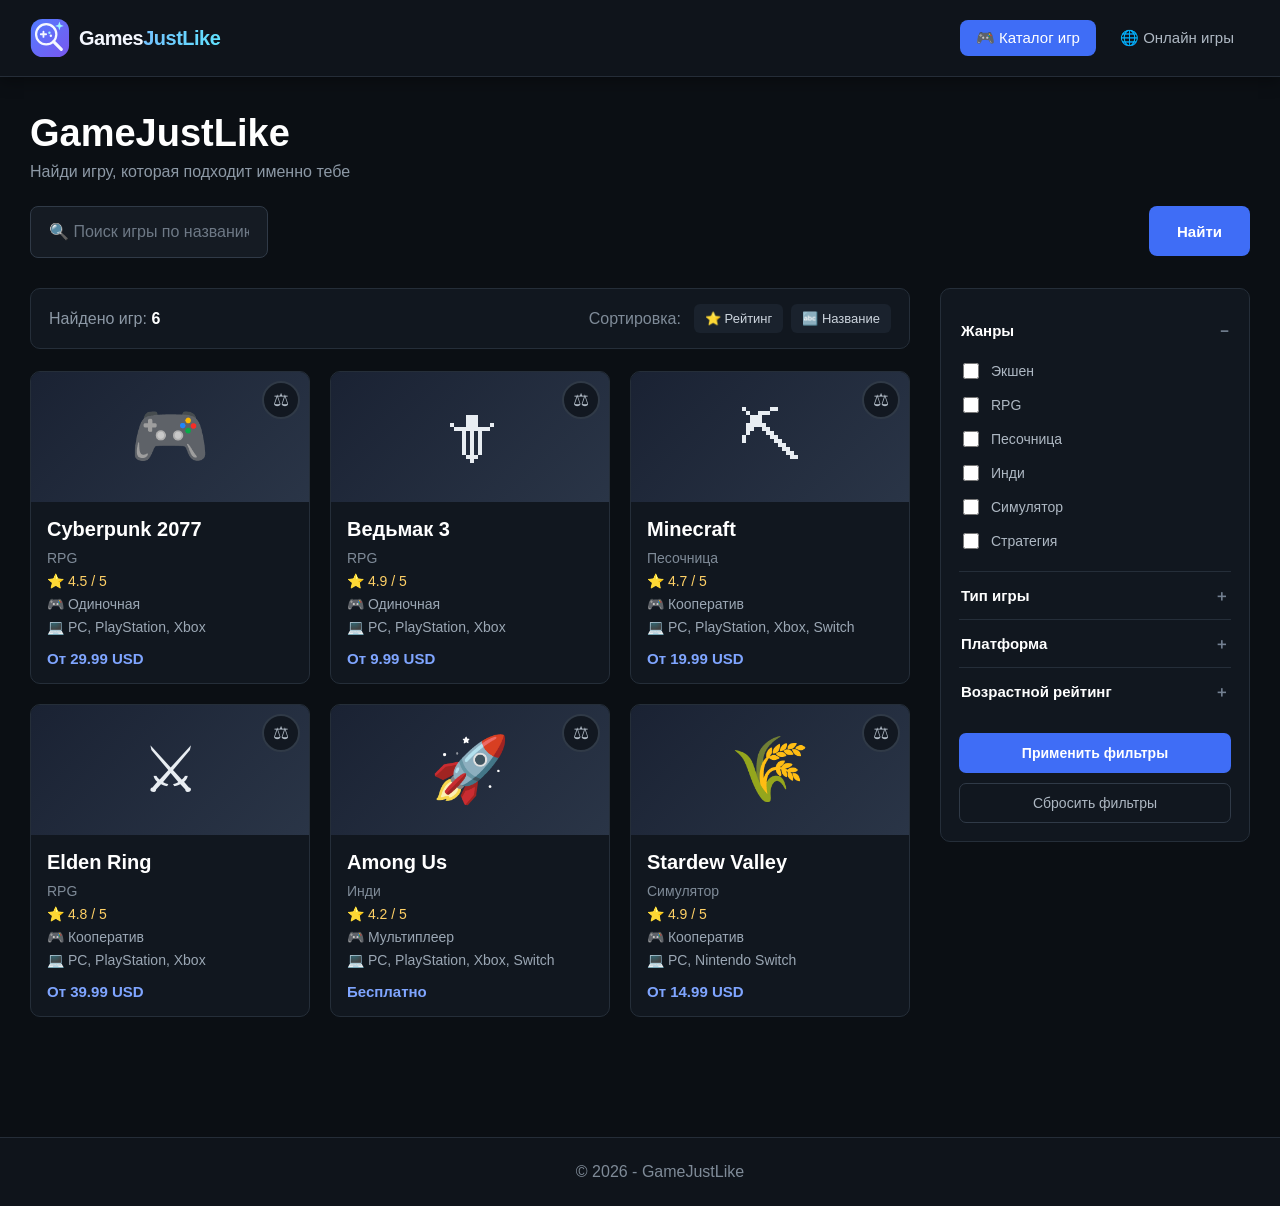
==== index.html @ 88a05b20 "Создана начальная версия сайта" ====
<!DOCTYPE html>
<html lang="ru">
<head>
    <meta charset="utf-8" />
    <meta name="viewport" content="width=device-width, initial-scale=1.0" />
    <title>Каталог игр — GameJustLike</title>
    <link rel="icon" type="image/svg+xml" href="images/gamesjustlike-icon.svg" />
    <link rel="stylesheet" href="style.css" />
</head>
<body>
    <header>
        <nav class="site-navbar">
            <div class="site-navbar-inner">
                <a class="site-logo" href="index.html" aria-label="GameJustLike — на главную">
                    <img src="images/gamesjustlike-logo.svg" alt="GameJustLike" width="216" height="40" />
                </a>
                <div class="site-nav">
                    <a href="index.html" class="site-nav-link active">🎮 Каталог игр</a>
                    <a href="games.html" class="site-nav-link">🌐 Онлайн игры</a>
                </div>
            </div>
        </nav>
    </header>

    <main>
        <div class="catalog-page">
            <div class="catalog-header">
                <h1>GameJustLike</h1>
                <p>Найди игру, которая подходит именно тебе</p>
                <form class="search-form" id="searchForm" autocomplete="off">
                    <div class="search-input-wrap">
                        <input type="text" name="search" id="searchInput" placeholder="🔍 Поиск игры по названию..." />
                        <div id="searchHistoryBox" class="search-history-box hidden"></div>
                    </div>
                    <button type="submit">Найти</button>
                </form>
            </div>

            <div class="catalog-layout">
                <main class="games-area">
                    <div class="games-toolbar">
                        <span>Найдено игр: <strong id="gamesCount">6</strong></span>
                        <div class="sort-buttons">
                            <span>Сортировка:</span>
                            <a href="#" data-sort="rating">⭐ Рейтинг</a>
                            <a href="#" data-sort="name">🔤 Название</a>
                        </div>
                    </div>

                    <div id="comparePanel" class="compare-panel hidden">
                        <span>⚖ Выбрано для сравнения: <strong id="compareCount">0</strong> / 3</span>
                        <a id="compareGoBtn" href="#" class="arcade-btn arcade-btn-primary">Сравнить</a>
                        <button id="compareClearBtn" class="arcade-btn">Очистить</button>
                    </div>

                    <div class="games" id="gamesGrid">
                        <div class="game-card-wrapper" data-name="Cyberpunk 2077" data-genre="RPG" data-rating="4.5" data-game-id="1" data-tags="Открытый мир,Научная фантастика" data-platforms="PC,PlayStation,Xbox" data-gametype="Одиночная" data-agerating="18+">
                            <a href="#" class="game-link">
                                <div class="game-card">
                                    <div class="game-card-image">🎮</div>
                                    <div class="game-card-content">
                                        <h2>Cyberpunk 2077</h2>
                                        <p class="game-genre">RPG</p>
                                        <p class="game-rating">⭐ 4.5 / 5</p>
                                        <p>🎮 Одиночная</p>
                                        <p>💻 PC, PlayStation, Xbox</p>
                                        <div class="game-price"><strong>От 29.99 USD</strong></div>
                                    </div>
                                </div>
                            </a>
                            <button class="compare-add-btn" data-game-id="1" title="Добавить к сравнению">⚖</button>
                        </div>

                        <div class="game-card-wrapper" data-name="Ведьмак 3" data-genre="RPG" data-rating="4.9" data-game-id="2" data-tags="Сюжет,Фэнтези,Открытый мир" data-platforms="PC,PlayStation,Xbox" data-gametype="Одиночная" data-agerating="18+">
                            <a href="#" class="game-link">
                                <div class="game-card">
                                    <div class="game-card-image">🗡</div>
                                    <div class="game-card-content">
                                        <h2>Ведьмак 3</h2>
                                        <p class="game-genre">RPG</p>
                                        <p class="game-rating">⭐ 4.9 / 5</p>
                                        <p>🎮 Одиночная</p>
                                        <p>💻 PC, PlayStation, Xbox</p>
                                        <div class="game-price"><strong>От 9.99 USD</strong></div>
                                    </div>
                                </div>
                            </a>
                            <button class="compare-add-btn" data-game-id="2" title="Добавить к сравнению">⚖</button>
                        </div>

                        <div class="game-card-wrapper" data-name="Minecraft" data-genre="Песочница" data-rating="4.7" data-game-id="3" data-tags="Крафтинг,Строительство,Кооператив" data-platforms="PC,PlayStation,Xbox,Nintendo Switch" data-gametype="Кооператив" data-agerating="6+">
                            <a href="#" class="game-link">
                                <div class="game-card">
                                    <div class="game-card-image">⛏</div>
                                    <div class="game-card-content">
                                        <h2>Minecraft</h2>
                                        <p class="game-genre">Песочница</p>
                                        <p class="game-rating">⭐ 4.7 / 5</p>
                                        <p>🎮 Кооператив</p>
                                        <p>💻 PC, PlayStation, Xbox, Switch</p>
                                        <div class="game-price"><strong>От 19.99 USD</strong></div>
                                    </div>
                                </div>
                            </a>
                            <button class="compare-add-btn" data-game-id="3" title="Добавить к сравнению">⚖</button>
                        </div>

                        <div class="game-card-wrapper" data-name="Elden Ring" data-genre="RPG" data-rating="4.8" data-game-id="4" data-tags="Сложная,Открытый мир,Фэнтези" data-platforms="PC,PlayStation,Xbox" data-gametype="Кооператив" data-agerating="16+">
                            <a href="#" class="game-link">
                                <div class="game-card">
                                    <div class="game-card-image">⚔</div>
                                    <div class="game-card-content">
                                        <h2>Elden Ring</h2>
                                        <p class="game-genre">RPG</p>
                                        <p class="game-rating">⭐ 4.8 / 5</p>
                                        <p>🎮 Кооператив</p>
                                        <p>💻 PC, PlayStation, Xbox</p>
                                        <div class="game-price"><strong>От 39.99 USD</strong></div>
                                    </div>
                                </div>
                            </a>
                            <button class="compare-add-btn" data-game-id="4" title="Добавить к сравнению">⚖</button>
                        </div>

                        <div class="game-card-wrapper" data-name="Among Us" data-genre="Инди" data-rating="4.2" data-game-id="5" data-tags="Мультиплеер,Кооператив,Космос" data-platforms="PC,PlayStation,Xbox,Nintendo Switch" data-gametype="Мультиплеер" data-agerating="12+">
                            <a href="#" class="game-link">
                                <div class="game-card">
                                    <div class="game-card-image">🚀</div>
                                    <div class="game-card-content">
                                        <h2>Among Us</h2>
                                        <p class="game-genre">Инди</p>
                                        <p class="game-rating">⭐ 4.2 / 5</p>
                                        <p>🎮 Мультиплеер</p>
                                        <p>💻 PC, PlayStation, Xbox, Switch</p>
                                        <div class="game-price"><strong>Бесплатно</strong></div>
                                    </div>
                                </div>
                            </a>
                            <button class="compare-add-btn" data-game-id="5" title="Добавить к сравнению">⚖</button>
                        </div>

                        <div class="game-card-wrapper" data-name="Stardew Valley" data-genre="Симулятор" data-rating="4.9" data-game-id="6" data-tags="Крафтинг,Кооператив,Исследование" data-platforms="PC,Nintendo Switch" data-gametype="Кооператив" data-agerating="6+">
                            <a href="#" class="game-link">
                                <div class="game-card">
                                    <div class="game-card-image">🌾</div>
                                    <div class="game-card-content">
                                        <h2>Stardew Valley</h2>
                                        <p class="game-genre">Симулятор</p>
                                        <p class="game-rating">⭐ 4.9 / 5</p>
                                        <p>🎮 Кооператив</p>
                                        <p>💻 PC, Nintendo Switch</p>
                                        <div class="game-price"><strong>От 14.99 USD</strong></div>
                                    </div>
                                </div>
                            </a>
                            <button class="compare-add-btn" data-game-id="6" title="Добавить к сравнению">⚖</button>
                        </div>
                    </div>

                    <div class="no-games hidden" id="noGames">
                        <h2>Игры не найдены</h2>
                        <p>Попробуйте изменить параметры поиска или фильтры.</p>
                    </div>
                </main>

                <aside class="filters-sidebar">
                    <form class="filters-form" id="filtersForm">
                        <details open>
                            <summary>Жанры</summary>
                            <div class="filter-options">
                                <label class="filter-option"><input type="checkbox" name="genre" value="Экшен" /><span>Экшен</span></label>
                                <label class="filter-option"><input type="checkbox" name="genre" value="RPG" /><span>RPG</span></label>
                                <label class="filter-option"><input type="checkbox" name="genre" value="Песочница" /><span>Песочница</span></label>
                                <label class="filter-option"><input type="checkbox" name="genre" value="Инди" /><span>Инди</span></label>
                                <label class="filter-option"><input type="checkbox" name="genre" value="Симулятор" /><span>Симулятор</span></label>
                                <label class="filter-option"><input type="checkbox" name="genre" value="Стратегия" /><span>Стратегия</span></label>
                            </div>
                        </details>

                        <details>
                            <summary>Тип игры</summary>
                            <div class="filter-options">
                                <label class="filter-option"><input type="checkbox" name="gameType" value="Одиночная" /><span>Одиночная</span></label>
                                <label class="filter-option"><input type="checkbox" name="gameType" value="Кооператив" /><span>Кооператив</span></label>
                                <label class="filter-option"><input type="checkbox" name="gameType" value="Мультиплеер" /><span>Мультиплеер</span></label>
                            </div>
                        </details>

                        <details>
                            <summary>Платформа</summary>
                            <div class="filter-options">
                                <label class="filter-option"><input type="checkbox" name="platform" value="PC" /><span>PC</span></label>
                                <label class="filter-option"><input type="checkbox" name="platform" value="PlayStation" /><span>PlayStation</span></label>
                                <label class="filter-option"><input type="checkbox" name="platform" value="Xbox" /><span>Xbox</span></label>
                                <label class="filter-option"><input type="checkbox" name="platform" value="Nintendo Switch" /><span>Nintendo Switch</span></label>
                            </div>
                        </details>

                        <details>
                            <summary>Возрастной рейтинг</summary>
                            <div class="filter-options">
                                <label class="filter-option"><input type="checkbox" name="ageRating" value="6+" /><span>6+</span></label>
                                <label class="filter-option"><input type="checkbox" name="ageRating" value="12+" /><span>12+</span></label>
                                <label class="filter-option"><input type="checkbox" name="ageRating" value="16+" /><span>16+</span></label>
                                <label class="filter-option"><input type="checkbox" name="ageRating" value="18+" /><span>18+</span></label>
                            </div>
                        </details>

                        <button type="submit" class="apply-filters-button">Применить фильтры</button>
                        <a href="index.html" class="reset-filters-button">Сбросить фильтры</a>
                    </form>
                </aside>
            </div>
        </div>
    </main>

    <footer class="site-footer">
        <div>© 2026 - GameJustLike</div>
    </footer>

    <script src="js/catalog.js"></script>
</body>
</html>
---- style.css ----
html { font-size: 14px; }
@media (min-width: 768px) { html { font-size: 16px; } }
html { position: relative; min-height: 100%; }

body {
    margin: 0; padding: 0;
    background: #0b0f14; color: #e8edf2;
    font-family: Arial, Helvetica, sans-serif;
}

/* ===== NAVBAR ===== */
.site-navbar {
    width: 100%; background: #0f141b;
    border-bottom: 1px solid #252d38;
    box-shadow: 0 4px 15px rgba(0, 0, 0, 0.35);
}
.site-navbar-inner {
    max-width: 1500px; margin: 0 auto;
    padding: 18px 30px;
    display: flex; align-items: center;
    justify-content: space-between; gap: 25px;
}
.site-logo {
    display: inline-flex; flex: 0 0 auto;
    width: 216px; height: 40px;
    align-items: center;
    text-decoration: none !important;
    transition: filter 0.18s ease;
}
.site-logo img { display: block; width: 216px; height: 40px; }
.site-logo:hover { filter: brightness(1.12); }
.site-nav { display: flex; align-items: center; gap: 8px; }
.site-nav-link {
    display: inline-block; padding: 9px 16px;
    border-radius: 8px; color: #aeb8c3;
    text-decoration: none; font-size: 15px; font-weight: 500;
    transition: background 0.15s ease, color 0.15s ease;
}
.site-nav-link:hover { background: #1a222d; color: #ffffff; }
.site-nav-link.active { background: #3f6df6; color: #ffffff; }
.site-nav-link.active:hover { background: #315bd8; }

/* ===== FOOTER ===== */
.site-footer {
    width: 100%; margin-top: 60px; padding: 25px 20px;
    text-align: center; color: #7f8b98;
    background: #0f141b; border-top: 1px solid #252d38;
}

/* ===== CATALOG ===== */
.catalog-page { max-width: 1500px; margin: 0 auto; padding: 35px 30px 60px; }
.catalog-header { margin-bottom: 30px; }
.catalog-header h1 { margin: 0 0 8px; font-size: 38px; font-weight: 700; color: #ffffff; }
.catalog-header p { margin: 0 0 25px; color: #8d99a6; font-size: 16px; }

.search-form { display: flex; width: 100%; gap: 10px; }
.search-form input {
    flex: 1; min-width: 0; height: 50px; padding: 0 18px;
    border: 1px solid #303a47; border-radius: 8px;
    background: #151b23; color: #ffffff; font-size: 16px; outline: none;
}
.search-form input:focus { border-color: #5c8cff; }
.search-form input::placeholder { color: #6e7986; }
.search-form button {
    height: 50px; padding: 0 28px;
    border: 0; border-radius: 8px;
    background: #3f6df6; color: white;
    font-size: 15px; font-weight: 600; cursor: pointer;
}
.search-form button:hover { background: #315bd8; }

.catalog-layout {
    display: grid;
    grid-template-columns: minmax(0, 1fr) 310px;
    gap: 30px; align-items: start;
}
.games-area { min-width: 0; }

.games-toolbar {
    display: flex; align-items: center;
    justify-content: space-between; gap: 20px;
    margin-bottom: 22px; padding: 15px 18px;
    background: #11171f; border: 1px solid #252e39; border-radius: 10px;
}
.games-toolbar > span { color: #8d99a6; }
.games-toolbar strong { color: #ffffff; }

.sort-buttons { display: flex; align-items: center; flex-wrap: wrap; gap: 8px; }
.sort-buttons > span { color: #7f8b98; margin-right: 5px; }
.sort-buttons a {
    display: inline-block; padding: 7px 11px;
    border-radius: 6px; background: #1a222d;
    color: #cdd5de; text-decoration: none; font-size: 13px;
    cursor: pointer;
}
.sort-buttons a:hover { background: #263346; color: #ffffff; }

.games {
    display: grid;
    grid-template-columns: repeat(3, minmax(0, 1fr));
    gap: 20px;
}

.game-link { display: block; color: inherit; text-decoration: none; }

.game-card {
    overflow: hidden; height: 100%;
    background: #11171f; border: 1px solid #252e39;
    border-radius: 10px;
    transition: transform 0.2s ease, border-color 0.2s ease, box-shadow 0.2s ease;
}
.game-card:hover {
    transform: translateY(-4px);
    border-color: #3f6df6;
    box-shadow: 0 10px 30px rgba(0, 0, 0, 0.35);
}
.game-card-image {
    display: flex; align-items: center; justify-content: center;
    width: 100%; aspect-ratio: 460 / 215;
    background: linear-gradient(135deg, #1a2233, #2a3547);
    font-size: 64px;
    object-fit: cover;
}
.game-card-content { padding: 16px; }
.game-card-content h2 { margin: 0 0 9px; color: #ffffff; font-size: 20px; }
.game-card-content p { margin: 7px 0; color: #9ba7b4; font-size: 14px; }
.game-card-content .game-genre { color: #7f8b98; }
.game-card-content .game-rating { color: #ffd166; }
.game-price { margin-top: 15px; color: #7fa5ff; font-size: 15px; }

/* ===== FILTERS ===== */
.filters-sidebar { position: sticky; top: 20px; }
.filters-form {
    padding: 18px; background: #11171f;
    border: 1px solid #252e39; border-radius: 10px;
}
.filters-form details { border-bottom: 1px solid #252e39; }
.filters-form details:last-of-type { border-bottom: none; }
.filters-form summary {
    padding: 15px 2px; color: #ffffff;
    font-size: 15px; font-weight: 600; cursor: pointer; list-style: none;
}
.filters-form summary::after { content: "＋"; float: right; color: #738091; }
.filters-form details[open] summary::after { content: "−"; }
.filter-options { padding: 0 0 13px; }
.filter-option {
    display: flex; align-items: center; gap: 9px;
    padding: 6px 0; color: #aeb8c3; font-size: 14px; cursor: pointer;
}
.filter-option:hover { color: #ffffff; }
.filter-option input { width: 16px; height: 16px; accent-color: #3f6df6; cursor: pointer; }
.apply-filters-button {
    width: 100%; margin-top: 18px; padding: 12px;
    border: none; border-radius: 7px;
    background: #3f6df6; color: #ffffff;
    font-size: 14px; font-weight: 600; cursor: pointer;
}
.apply-filters-button:hover { background: #315bd8; }
.reset-filters-button {
    display: block; margin-top: 10px; padding: 11px;
    border: 1px solid #303a47; border-radius: 7px;
    color: #aeb8c3; text-align: center;
    text-decoration: none; font-size: 14px;
}
.reset-filters-button:hover { background: #1a222d; color: #ffffff; }

/* ===== EMPTY STATE ===== */
.no-games {
    padding: 60px 20px; text-align: center;
    background: #11171f; border: 1px solid #252e39; border-radius: 10px;
}
.no-games h2 { margin-bottom: 10px; color: #ffffff; }
.no-games p { color: #7f8b98; }
.no-games.hidden { display: none; }

/* ===== ARCADE ===== */
.arcade-grid { display: grid; grid-template-columns: repeat(2, minmax(0, 1fr)); gap: 22px; }
.arcade-card {
    display: block; padding: 26px;
    background: #11171f; border: 1px solid #252e39; border-radius: 14px;
    color: inherit; text-decoration: none;
    transition: transform 0.2s ease, border-color 0.2s ease, box-shadow 0.2s ease;
}
.arcade-card:hover {
    transform: translateY(-5px);
    border-color: #3f6df6;
    box-shadow: 0 12px 35px rgba(0, 0, 0, 0.4);
}
.arcade-icon { font-size: 52px; margin-bottom: 12px; }
.arcade-card h2 { margin: 0 0 10px; color: #ffffff; font-size: 24px; }
.arcade-card p { margin: 0 0 16px; color: #9ba7b4; line-height: 1.5; }
.arcade-play { color: #7fa5ff; font-weight: 600; }

/* ===== GAME PAGES ===== */
.game-page { max-width: 720px; margin: 0 auto; padding: 35px 30px 60px; text-align: center; }
.arcade-title { margin: 10px 0 25px; color: #ffffff; font-size: 34px; }
.game-back {
    display: inline-block; margin-bottom: 15px;
    color: #8faeff; text-decoration: none; font-size: 14px;
}
.game-back:hover { color: #ffffff; }
.arcade-controls { display: flex; justify-content: center; flex-wrap: wrap; gap: 10px; margin-bottom: 20px; }
.arcade-btn {
    padding: 10px 20px;
    border: 1px solid #303a47; border-radius: 8px;
    background: #1a222d; color: #cdd5de;
    font-size: 14px; font-weight: 600; cursor: pointer;
    transition: all 0.15s ease; font-family: inherit;
}
.arcade-btn:hover { background: #263346; color: #ffffff; border-color: #3f6df6; }
.arcade-btn.active { background: #3f6df6; color: #ffffff; border-color: #3f6df6; }
.arcade-btn-primary { background: #3f6df6; color: #ffffff; border-color: #3f6df6; }
.arcade-btn-primary:hover { background: #315bd8; }
.arcade-status { margin: 20px 0; font-size: 18px; color: #aeb8c3; }
.arcade-status strong { color: #ffffff; }
.arcade-hint { margin-top: 18px; color: #7f8b98; font-size: 14px; }

/* ===== SNAKE ===== */
.snake-wrapper {
    position: relative; display: inline-block;
    margin: 20px 0;
    border: 2px solid #252e39; border-radius: 12px; overflow: hidden;
}
#snakeCanvas { display: block; background: #0b0f14; max-width: 100%; height: auto; }
.snake-overlay {
    position: absolute; inset: 0;
    display: flex; align-items: center; justify-content: center;
    background: rgba(11, 15, 20, 0.88);
    color: #ffffff; text-align: center; padding: 20px;
}
.snake-overlay.hidden { display: none; }
.snake-overlay h2 { margin: 0 0 20px; }

/* ===== RPS ===== */
.rps-arena { display: flex; align-items: center; justify-content: center; gap: 30px; margin: 30px 0; }
.rps-side { flex: 1; max-width: 180px; }
.rps-label { color: #8d99a6; font-size: 14px; margin-bottom: 10px; text-transform: uppercase; letter-spacing: 1px; }
.rps-pick {
    font-size: 90px; line-height: 1; padding: 20px;
    background: #11171f; border: 2px solid #252e39; border-radius: 14px;
    min-height: 130px;
    display: flex; align-items: center; justify-content: center;
}
.rps-vs { color: #3f6df6; font-size: 22px; font-weight: 700; }
.rps-result { margin: 20px 0; font-size: 22px; font-weight: 600; color: #aeb8c3; min-height: 32px; }
.rps-result.win { color: #4caf50; }
.rps-result.lose { color: #ff5757; }
.rps-result.draw { color: #ffd166; }
.rps-buttons { display: flex; justify-content: center; gap: 15px; flex-wrap: wrap; }
.rps-btn {
    display: flex; flex-direction: column; align-items: center; gap: 6px;
    padding: 20px 25px;
    border: 2px solid #252e39; border-radius: 14px;
    background: #11171f; color: #ffffff; font-size: 46px;
    cursor: pointer; transition: all 0.15s ease; font-family: inherit;
}
.rps-btn span { font-size: 14px; color: #aeb8c3; font-weight: 600; }
.rps-btn:hover { border-color: #3f6df6; transform: translateY(-3px); }
.rps-btn:hover span { color: #ffffff; }

/* ===== COMPARE ===== */
.game-card-wrapper { position: relative; }
.compare-add-btn {
    position: absolute; top: 10px; right: 10px;
    width: 38px; height: 38px; border-radius: 50%;
    border: 2px solid #303a47;
    background: rgba(17, 23, 31, 0.9); color: #aeb8c3;
    font-size: 18px; cursor: pointer; transition: all 0.15s;
    display: flex; align-items: center; justify-content: center; z-index: 10;
}
.compare-add-btn:hover { background: #3f6df6; border-color: #3f6df6; color: #fff; }
.compare-add-btn.added { background: #3f6df6; border-color: #3f6df6; color: #fff; }
.compare-panel {
    display: flex; align-items: center; gap: 15px; flex-wrap: wrap;
    margin-bottom: 20px; padding: 12px 18px;
    background: #12233f; border: 1px solid #3f6df6; border-radius: 10px;
    color: #cdd5de;
}
.compare-panel.hidden { display: none; }
.compare-panel strong { color: #fff; }

/* ===== SEARCH HISTORY ===== */
.search-input-wrap { position: relative; flex: 1; min-width: 0; }
.search-history-box {
    position: absolute; top: calc(100% + 6px); left: 0; right: 0;
    background: #11171f; border: 1px solid #303a47; border-radius: 8px;
    padding: 8px; z-index: 100;
    box-shadow: 0 8px 24px rgba(0,0,0,0.5);
}
.search-history-box.hidden { display: none; }
.history-title {
    padding: 4px 8px; color: #7f8b98; font-size: 12px;
    text-transform: uppercase; letter-spacing: 0.5px;
}
.history-item {
    padding: 8px 10px; border-radius: 6px;
    color: #cdd5de; cursor: pointer; font-size: 14px;
}
.history-item:hover { background: #1a222d; color: #fff; }
.history-clear {
    padding: 8px 10px; margin-top: 4px;
    border-top: 1px solid #252e39;
    color: #ff7fa5; cursor: pointer; font-size: 13px; text-align: center;
}

/* ===== ADAPTIVE ===== */
@media (max-width: 1200px) {
    .games { grid-template-columns: repeat(2, minmax(0, 1fr)); }
}
@media (max-width: 900px) {
    .catalog-layout { grid-template-columns: 1fr; }
    .filters-sidebar { position: static; }
}
@media (max-width: 800px) {
    .arcade-grid { grid-template-columns: 1fr; }
}
@media (max-width: 650px) {
    .catalog-page, .game-page { padding-left: 15px; padding-right: 15px; }
    .catalog-header h1 { font-size: 30px; }
    .search-form { flex-direction: column; }
    .search-form button { width: 100%; }
    .games-toolbar { flex-direction: column; align-items: flex-start; }
    .games { grid-template-columns: 1fr; }
    .arcade-grid { grid-template-columns: 1fr; }
    .rps-pick { font-size: 60px; min-height: 100px; }
    .rps-btn { font-size: 36px; padding: 14px 18px; }
    .site-navbar-inner { padding: 14px 15px; flex-wrap: wrap; }
    .site-logo, .site-logo img { width: 198px; height: 36px; }
    .site-nav-link { padding: 7px 12px; font-size: 14px; }
    .arcade-title { font-size: 28px; }
}
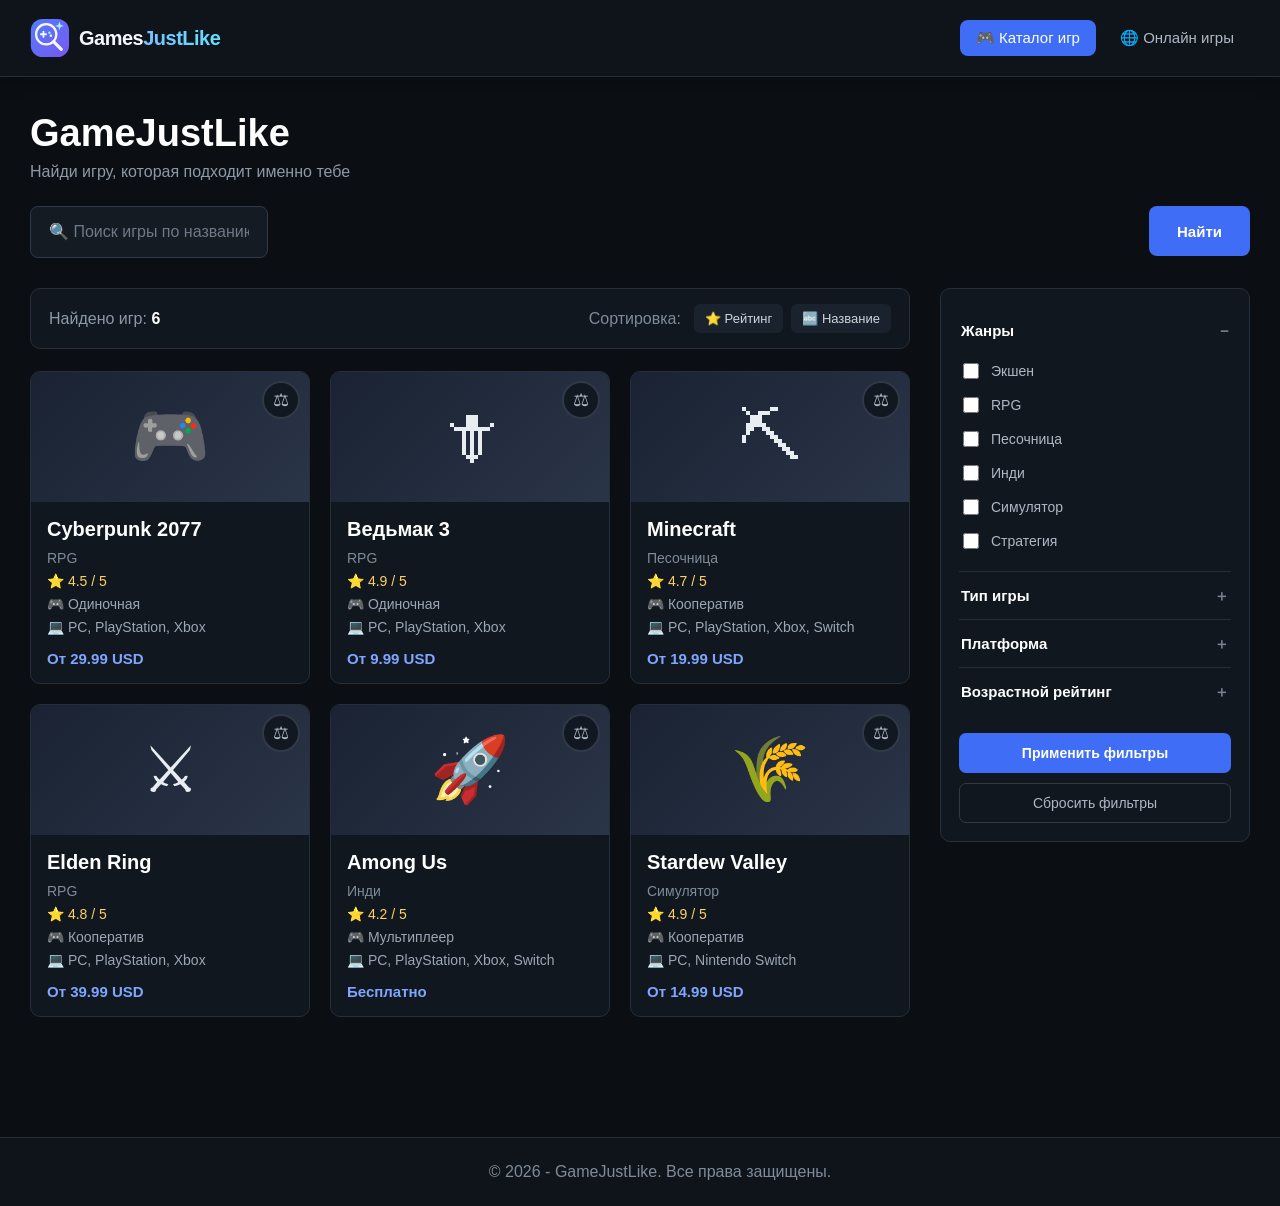
==== commit 7336f6ea: "Обновлен текст подвала" ====
--- a/index.html
+++ b/index.html
@@ -215,7 +215,7 @@
     </main>
 
     <footer class="site-footer">
-        <div>© 2026 - GameJustLike</div>
+        <div>© 2026 - GameJustLike. Все права защищены.</div>
     </footer>
 
     <script src="js/catalog.js"></script>
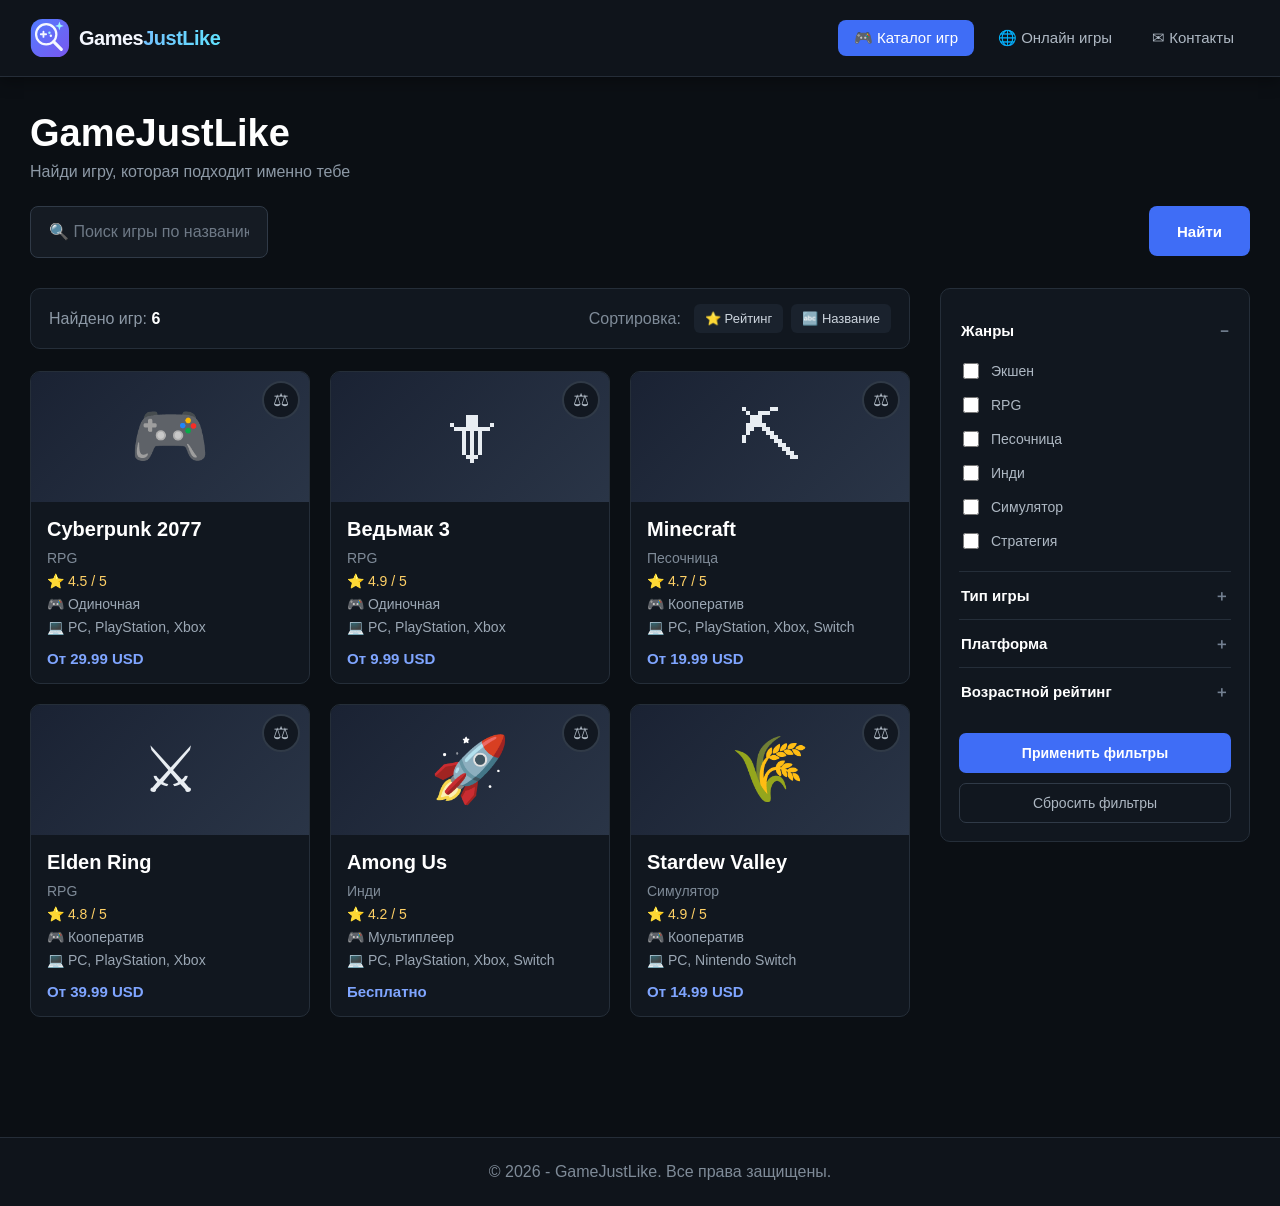
==== commit 25931013: "Add contacts navigation to website" ====
--- a/index.html
+++ b/index.html
@@ -14,10 +14,11 @@
                 <a class="site-logo" href="index.html" aria-label="GameJustLike — на главную">
                     <img src="images/gamesjustlike-logo.svg" alt="GameJustLike" width="216" height="40" />
                 </a>
-                <div class="site-nav">
-                    <a href="index.html" class="site-nav-link active">🎮 Каталог игр</a>
-                    <a href="games.html" class="site-nav-link">🌐 Онлайн игры</a>
-                </div>
+               <div class="site-nav">
+    <a href="index.html" class="site-nav-link active">🎮 Каталог игр</a>
+    <a href="games.html" class="site-nav-link">🌐 Онлайн игры</a>
+    <a href="contacts.php" class="site-nav-link">✉ Контакты</a>
+</div>
             </div>
         </nav>
     </header>
--- a/style.css
+++ b/style.css
@@ -34,7 +34,7 @@
     display: inline-block; padding: 9px 16px;
     border-radius: 8px; color: #aeb8c3;
     text-decoration: none; font-size: 15px; font-weight: 500;
-    transition: background 0.15s ease, color 0.15s ease;
+    transition: background 0.2s ease, color 0.2s ease;
 }
 .site-nav-link:hover { background: #1a222d; color: #ffffff; }
 .site-nav-link.active { background: #3f6df6; color: #ffffff; }
@@ -316,7 +316,7 @@
 }
 @media (max-width: 650px) {
     .catalog-page, .game-page { padding-left: 15px; padding-right: 15px; }
-    .catalog-header h1 { font-size: 30px; }
+    .catalog-header h1 { font-size: 28px; }
     .search-form { flex-direction: column; }
     .search-form button { width: 100%; }
     .games-toolbar { flex-direction: column; align-items: flex-start; }
